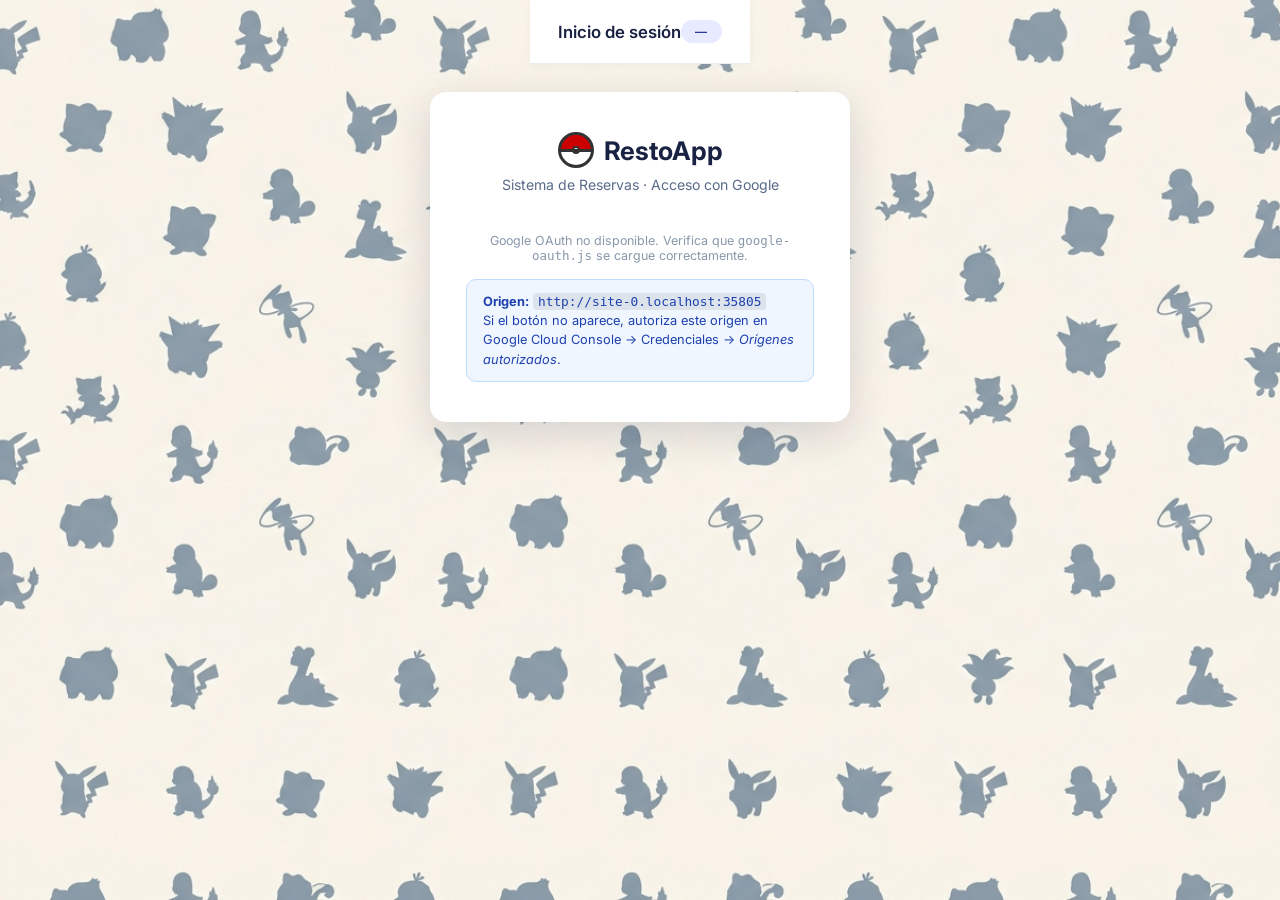
==== admin.html @ 920f0468 "feat: panel RestoApp - tema Kanto Pokemon y Google Sign-In separado en HTML/CSS/JS" ====
<!DOCTYPE html>
<html lang="es">
<head>
  <meta charset="UTF-8">
  <meta name="viewport" content="width=device-width, initial-scale=1.0, maximum-scale=1.5, user-scalable=yes">
  <title>RestoApp · Sistema de Reservas</title>
  <meta name="description" content="Panel de administración del sistema de reservas del restaurante con autenticación Google.">

  <!-- Fuente -->
  <link rel="preconnect" href="https://fonts.googleapis.com">
  <link href="https://fonts.googleapis.com/css2?family=Inter:wght@400;500;600;700&display=swap" rel="stylesheet">
  <!-- Iconos -->
  <link rel="stylesheet" href="https://cdnjs.cloudflare.com/ajax/libs/font-awesome/6.4.0/css/all.min.css">
  <!-- Estilos -->
  <link rel="stylesheet" href="admin.css">

  <!-- Google OAuth — debe cargarse antes del script principal -->
  <script src="google-oauth.js"></script>
</head>
<body>

  <!-- ===== SIDEBAR ===== -->
  <aside class="sidebar" id="sidebar" aria-label="Menú lateral">
    <div class="sidebar-header">
      <div class="logo">
        <div class="ball"></div>
        <span class="logo-text">RestoApp</span>
      </div>
    </div>

    <div class="sidebar-user" id="sidebarUser">
      <div class="avatar" id="userAvatar"><i class="fas fa-user"></i></div>
      <div class="user-info">
        <div class="user-name" id="userNameDisplay">—</div>
        <div class="user-role" id="userRoleDisplay">—</div>
      </div>
    </div>

    <nav class="sidebar-menu" id="menuContainer" aria-label="Navegación principal">
      <!-- inyectado por admin.js -->
    </nav>

    <div class="sidebar-footer">
      <button class="logout-btn" id="logoutBtn" aria-label="Cerrar sesión">
        <i class="fas fa-sign-out-alt"></i> Cerrar sesión
      </button>
    </div>
  </aside>

  <!-- ===== CONTENIDO PRINCIPAL ===== -->
  <div class="main-content" id="mainContent">
    <header class="topbar">
      <div class="topbar-left">
        <span class="hamburger" id="hamburgerBtn" aria-label="Abrir menú">
          <i class="fas fa-bars"></i>
        </span>
        <h3 id="viewTitle">Panel</h3>
      </div>
      <span class="role-badge" id="roleBadge">—</span>
    </header>
    <main class="page-content" id="pageContent">
      <!-- vistas inyectadas por admin.js -->
    </main>
  </div>

  <!-- ===== MODAL GENÉRICO ===== -->
  <div class="modal-overlay" id="modalOverlay" role="dialog" aria-modal="true" aria-labelledby="modalTitle">
    <div class="modal" id="modalContent">
      <button class="close-modal" id="modalCloseBtn" aria-label="Cerrar modal">&times;</button>
      <div id="modalBody"></div>
    </div>
  </div>

  <!-- Lógica principal -->
  <script src="admin.js"></script>
</body>
</html>
---- admin.css ----
/* ============================================================
   admin.css — Estilos del panel RestoApp
   Tema: Kanto Pokémon
   ============================================================ */

/* ============================================================
   VARIABLES
   ============================================================ */
:root {
  /* Colores primarios Pokémon */
  --pkm-yellow:      #FFDE00;
  --pkm-yellow-dark: #D4B800;
  --pkm-blue:        #3B4CCA;
  --pkm-blue-dark:   #2A3A99;
  --pkm-red:         #CC0000;

  /* Paleta UI */
  --primary:        var(--pkm-blue);
  --primary-dark:   var(--pkm-blue-dark);
  --primary-light:  #E8EBFF;
  --accent:         var(--pkm-yellow);
  --danger:         var(--pkm-red);

  /* Fondo y superficies */
  --bg:             #F0F4FF;
  --card:           #FFFFFF;
  --sidebar-bg:     #1A2244;
  --sidebar-hover:  #253168;
  --sidebar-active: #2E3D8B;
  --sidebar-border: rgba(255,255,255,0.08);
  --topbar-bg:      #FFFFFF;

  /* Textos */
  --text-primary:   #1A2244;
  --text-secondary: #5A6A8A;
  --text-muted:     #8898AA;
  --text-light:     #CBD5E1;
  --text-white:     #FFFFFF;

  /* Estados de mesa */
  --color-disponible:  #16A34A;
  --color-reservada:   #D97706;
  --color-ocupada:     #DC2626;

  /* Estados de plato / despacho */
  --color-pendiente:   #DC2626;
  --color-preparacion: #EA580C;
  --color-listo:       #16A34A;
  --color-ruta:        #2563EB;
  --color-entregado:   #16A34A;

  /* Forma y espaciado */
  --radius:         16px;
  --radius-sm:      10px;
  --radius-xs:      6px;
  --shadow:         0 4px 24px rgba(26,34,68,0.08);
  --shadow-lg:      0 12px 40px rgba(26,34,68,0.16);
  --transition:     0.22s ease;
  --sidebar-width:  256px;
  --header-height:  64px;

  font-family: 'Inter', 'Segoe UI', system-ui, sans-serif;
}

/* ============================================================
   RESET
   ============================================================ */
*, *::before, *::after { margin: 0; padding: 0; box-sizing: border-box; }
html { scroll-behavior: smooth; }

/* ============================================================
   BODY / FONDO POKÉMON
   ============================================================ */
body {
  background-color: var(--bg);
  background-image: url('pokemon_kanto_background.jpg');
  background-attachment: fixed;
  background-size: cover;
  background-position: center;
  display: flex;
  min-height: 100vh;
  color: var(--text-primary);
}

/* ============================================================
   SIDEBAR
   ============================================================ */
.sidebar {
  width: var(--sidebar-width);
  background: var(--sidebar-bg);
  color: var(--text-white);
  display: flex;
  flex-direction: column;
  position: fixed;
  inset: 0 auto 0 0;
  z-index: 1000;
  transition: transform 0.3s ease;
  box-shadow: 3px 0 16px rgba(0,0,0,0.18);
}

/* --- Header --- */
.sidebar-header {
  padding: 24px 20px 20px;
  border-bottom: 1px solid var(--sidebar-border);
}
.sidebar-header .logo {
  display: flex;
  align-items: center;
  gap: 10px;
  font-size: 1.25rem;
  font-weight: 700;
  letter-spacing: 0.5px;
}
.sidebar-header .logo-text { color: var(--pkm-yellow); }

/* Pokéball CSS */
.ball {
  width: 28px;
  height: 28px;
  border-radius: 50%;
  background: linear-gradient(180deg, var(--pkm-red) 50%, white 50%);
  border: 3px solid #333;
  position: relative;
  flex-shrink: 0;
}
.ball::after {
  content: '';
  position: absolute;
  inset: 45% 0 45% 0;
  background: #333;
  height: 3px;
}
.ball::before {
  content: '';
  position: absolute;
  width: 8px;
  height: 8px;
  background: white;
  border: 2px solid #333;
  border-radius: 50%;
  top: 50%;
  left: 50%;
  transform: translate(-50%,-50%);
}

/* --- Usuario sidebar --- */
.sidebar-user {
  padding: 16px 20px;
  border-bottom: 1px solid var(--sidebar-border);
  display: flex;
  align-items: center;
  gap: 10px;
  min-height: 64px;
}
.sidebar-user .avatar {
  width: 36px;
  height: 36px;
  border-radius: 50%;
  background: var(--sidebar-hover);
  display: flex;
  align-items: center;
  justify-content: center;
  color: var(--pkm-yellow);
  font-size: 1.1rem;
  flex-shrink: 0;
  overflow: hidden;
}
.sidebar-user .avatar img { width: 100%; height: 100%; object-fit: cover; }
.sidebar-user .user-info  { flex: 1; overflow: hidden; }
.sidebar-user .user-name  {
  font-size: 0.85rem;
  font-weight: 600;
  white-space: nowrap;
  overflow: hidden;
  text-overflow: ellipsis;
}
.sidebar-user .user-role {
  font-size: 0.72rem;
  color: var(--pkm-yellow);
  text-transform: uppercase;
  letter-spacing: 0.6px;
}

/* --- Menú --- */
.sidebar-menu { flex: 1; padding: 16px 0; overflow-y: auto; }
.menu-item {
  display: flex;
  align-items: center;
  gap: 12px;
  padding: 11px 20px;
  color: var(--text-light);
  cursor: pointer;
  transition: var(--transition);
  border-left: 3px solid transparent;
  font-weight: 500;
  font-size: 0.9rem;
}
.menu-item i { width: 20px; font-size: 1rem; text-align: center; }
.menu-item:hover  { background: var(--sidebar-hover); color: var(--text-white); border-left-color: var(--pkm-yellow); }
.menu-item.active { background: var(--sidebar-active); color: var(--text-white); border-left-color: var(--pkm-yellow); }

/* --- Footer sidebar --- */
.sidebar-footer {
  padding: 16px 20px;
  border-top: 1px solid var(--sidebar-border);
  display: flex;
  flex-direction: column;
  gap: 10px;
}
.logout-btn {
  background: none;
  border: 1px solid rgba(255,255,255,0.2);
  color: var(--text-light);
  padding: 9px 16px;
  border-radius: 40px;
  width: 100%;
  cursor: pointer;
  transition: var(--transition);
  font-size: 0.85rem;
  display: flex;
  align-items: center;
  justify-content: center;
  gap: 8px;
}
.logout-btn:hover { background: var(--pkm-red); border-color: var(--pkm-red); color: white; }

/* ============================================================
   TOPBAR
   ============================================================ */
.main-content {
  margin-left: var(--sidebar-width);
  flex: 1;
  display: flex;
  flex-direction: column;
  min-height: 100vh;
  transition: margin 0.3s;
}
.topbar {
  height: var(--header-height);
  background: var(--topbar-bg);
  padding: 0 28px;
  display: flex;
  align-items: center;
  justify-content: space-between;
  border-bottom: 1px solid #E9EDF2;
  box-shadow: 0 2px 8px rgba(0,0,0,0.04);
  position: sticky;
  top: 0;
  z-index: 100;
}
.topbar-left { display: flex; align-items: center; gap: 14px; }
.hamburger   { display: none; font-size: 1.5rem; cursor: pointer; color: var(--text-primary); padding: 4px; }
.topbar h3   { font-weight: 600; font-size: 1.05rem; color: var(--text-primary); }
.role-badge  {
  background: var(--primary-light);
  color: var(--primary-dark);
  padding: 4px 14px;
  border-radius: 30px;
  font-size: 0.75rem;
  font-weight: 600;
  letter-spacing: 0.4px;
}

/* ============================================================
   CONTENIDO DE PÁGINA
   ============================================================ */
.page-content { padding: 28px; flex: 1; }

/* ============================================================
   ESTADÍSTICAS
   ============================================================ */
.stats-grid {
  display: grid;
  grid-template-columns: repeat(auto-fit, minmax(180px, 1fr));
  gap: 18px;
  margin-bottom: 28px;
}
.stat-card {
  background: var(--card);
  padding: 18px 20px;
  border-radius: var(--radius-sm);
  box-shadow: var(--shadow);
  display: flex;
  align-items: center;
  gap: 16px;
  border-top: 4px solid var(--primary);
  transition: var(--transition);
}
.stat-card:hover              { transform: translateY(-2px); box-shadow: var(--shadow-lg); }
.stat-card:nth-child(1)       { border-top-color: var(--pkm-blue); }
.stat-card:nth-child(2)       { border-top-color: var(--pkm-yellow-dark); }
.stat-card:nth-child(3)       { border-top-color: var(--pkm-red); }
.stat-card:nth-child(4)       { border-top-color: var(--color-disponible); }
.stat-card i                  { font-size: 1.8rem; color: var(--primary); width: 44px; text-align: center; }
.stat-info h4  { font-size: 0.75rem; font-weight: 500; color: var(--text-secondary); text-transform: uppercase; letter-spacing: 0.5px; }
.stat-info span { font-size: 2rem; font-weight: 700; color: var(--text-primary); line-height: 1.1; }

/* ============================================================
   CARD
   ============================================================ */
.card {
  background: var(--card);
  border-radius: var(--radius);
  box-shadow: var(--shadow);
  padding: 22px 26px;
  margin-bottom: 24px;
}
.card-header {
  display: flex;
  justify-content: space-between;
  align-items: center;
  margin-bottom: 18px;
  flex-wrap: wrap;
  gap: 12px;
}
.card-header h3 { font-weight: 600; font-size: 1rem; color: var(--text-primary); }

/* ============================================================
   BOTONES
   ============================================================ */
.btn {
  display: inline-flex;
  align-items: center;
  gap: 7px;
  padding: 9px 20px;
  border: none;
  border-radius: 40px;
  font-weight: 500;
  font-size: 0.875rem;
  cursor: pointer;
  transition: var(--transition);
  text-decoration: none;
}
.btn-primary:hover  { background: var(--primary-dark); }
.btn-primary        { background: var(--primary); color: white; }
.btn-accent         { background: var(--accent); color: var(--text-primary); }
.btn-accent:hover   { background: var(--pkm-yellow-dark); }
.btn-outline        { background: transparent; border: 1.5px solid #CBD5E1; color: var(--text-secondary); }
.btn-outline:hover  { background: #EEF2F6; }
.btn-danger         { background: var(--danger); color: white; }
.btn-danger:hover   { background: #991B1B; }
.btn-success        { background: var(--color-listo); color: white; }
.btn-success:hover  { background: #15803D; }
.btn-sm             { padding: 5px 14px; font-size: 0.8rem; }

/* ============================================================
   TABLAS
   ============================================================ */
.table-wrap { overflow-x: auto; }
table { width: 100%; border-collapse: collapse; font-size: 0.88rem; }
thead th {
  text-align: left;
  padding: 10px 12px;
  border-bottom: 2px solid #E9EDF2;
  color: var(--text-secondary);
  font-size: 0.75rem;
  font-weight: 600;
  text-transform: uppercase;
  letter-spacing: 0.5px;
}
tbody td {
  padding: 10px 12px;
  border-bottom: 1px solid #F3F4F8;
  vertical-align: middle;
  color: var(--text-primary);
}
tbody tr:last-child td { border-bottom: none; }
tbody tr:hover td      { background: #F8F9FF; }

/* ============================================================
   BADGES
   ============================================================ */
.badge {
  display: inline-block;
  padding: 3px 12px;
  border-radius: 40px;
  font-size: 0.72rem;
  font-weight: 600;
  background: #E9EDF2;
  color: var(--text-primary);
}
.badge-disponible  { background: #DCFCE7; color: #166534; }
.badge-reservada   { background: #FEF3C7; color: #92400E; }
.badge-ocupada     { background: #FEE2E2; color: #991B1B; }
.badge-pendiente   { background: #FEE2E2; color: #991B1B; }
.badge-preparacion { background: #FFEDD5; color: #9A3412; }
.badge-listo       { background: #DCFCE7; color: #166534; }
.badge-ruta        { background: #DBEAFE; color: #1E40AF; }
.badge-entregado   { background: #DCFCE7; color: #166534; }

/* ============================================================
   MESAS
   ============================================================ */
.mesas-grid {
  display: grid;
  grid-template-columns: repeat(auto-fill, minmax(120px, 1fr));
  gap: 14px;
}
.mesa-item {
  background: var(--card);
  border-radius: var(--radius-sm);
  padding: 16px 10px;
  text-align: center;
  box-shadow: var(--shadow);
  border-top: 5px solid var(--color-disponible);
  transition: var(--transition);
}
.mesa-item:hover    { transform: translateY(-2px); box-shadow: var(--shadow-lg); }
.mesa-item.reservada { border-top-color: var(--color-reservada); }
.mesa-item.ocupada   { border-top-color: var(--color-ocupada); }
.mesa-num    { font-weight: 700; font-size: 1.1rem; color: var(--text-primary); }
.mesa-estado { font-size: 0.68rem; text-transform: uppercase; letter-spacing: 0.4px; color: var(--text-secondary); margin-top: 4px; }

/* ============================================================
   MODAL
   ============================================================ */
.modal-overlay {
  position: fixed;
  inset: 0;
  background: rgba(15,23,42,0.5);
  backdrop-filter: blur(4px);
  display: flex;
  align-items: center;
  justify-content: center;
  z-index: 2000;
  visibility: hidden;
  opacity: 0;
  transition: 0.2s;
}
.modal-overlay.open { visibility: visible; opacity: 1; }
.modal {
  background: var(--card);
  max-width: 520px;
  width: 94%;
  border-radius: var(--radius);
  padding: 28px 30px;
  max-height: 90vh;
  overflow-y: auto;
  box-shadow: var(--shadow-lg);
  animation: modal-in 0.2s ease;
}
@keyframes modal-in { from { transform: scale(0.95); opacity: 0; } to { transform: scale(1); opacity: 1; } }
.modal h3 { margin-bottom: 18px; font-weight: 600; }
.close-modal {
  float: right;
  background: none;
  border: none;
  font-size: 1.4rem;
  cursor: pointer;
  color: var(--text-muted);
  line-height: 1;
  margin-top: -4px;
}
.close-modal:hover { color: var(--text-primary); }

/* ============================================================
   FORMULARIOS
   ============================================================ */
.form-group { margin-bottom: 16px; }
.form-group label {
  display: block;
  font-weight: 500;
  font-size: 0.82rem;
  color: var(--text-secondary);
  margin-bottom: 6px;
  text-transform: uppercase;
  letter-spacing: 0.4px;
}
.form-group input,
.form-group select {
  width: 100%;
  padding: 10px 14px;
  border: 1.5px solid #E2E8F0;
  border-radius: var(--radius-sm);
  font-size: 0.9rem;
  color: var(--text-primary);
  background: white;
  transition: var(--transition);
  outline: none;
}
.form-group input:focus,
.form-group select:focus { border-color: var(--primary); box-shadow: 0 0 0 3px var(--primary-light); }
.form-row { display: grid; grid-template-columns: 1fr 1fr; gap: 14px; }

/* ============================================================
   PANTALLA DE LOGIN
   ============================================================ */
.login-card {
  background: white;
  border-radius: var(--radius);
  padding: 40px 36px;
  max-width: 420px;
  width: 100%;
  box-shadow: var(--shadow-lg);
  text-align: center;
  animation: modal-in 0.3s ease;
}
.login-card .login-logo {
  display: flex;
  align-items: center;
  justify-content: center;
  gap: 10px;
  margin-bottom: 8px;
}
.login-card .login-logo .ball { width: 36px; height: 36px; }
.login-card h1       { font-size: 1.6rem; font-weight: 700; color: var(--text-primary); }
.login-card .subtitle { color: var(--text-secondary); font-size: 0.88rem; margin-bottom: 28px; margin-top: 6px; }
.login-hint { margin-top: 12px; font-size: 0.78rem; color: var(--text-muted); }

.alert-warning {
  background: #FEF3C7;
  border: 1px solid #FCD34D;
  color: #92400E;
  border-radius: var(--radius-sm);
  padding: 12px 16px;
  font-size: 0.8rem;
  text-align: left;
  margin-top: 16px;
  line-height: 1.5;
}
.alert-info {
  background: #EFF6FF;
  border: 1px solid #BFDBFE;
  color: #1E40AF;
  border-radius: var(--radius-sm);
  padding: 12px 16px;
  font-size: 0.8rem;
  text-align: left;
  margin-top: 16px;
  line-height: 1.5;
}
.alert-info code,
.alert-warning code { background: rgba(0,0,0,0.08); padding: 1px 5px; border-radius: 4px; }

/* ============================================================
   ANIMACIONES
   ============================================================ */
@keyframes fade-in { from { opacity: 0; transform: translateY(6px); } to { opacity: 1; transform: translateY(0); } }
.fade-in { animation: fade-in 0.25s ease; }

/* ============================================================
   SCROLLBAR
   ============================================================ */
::-webkit-scrollbar       { width: 6px; height: 6px; }
::-webkit-scrollbar-track { background: #EEF2F6; }
::-webkit-scrollbar-thumb { background: #B0B8C4; border-radius: 10px; }

/* ============================================================
   RESPONSIVE
   ============================================================ */
@media (max-width: 820px) {
  .sidebar         { transform: translateX(-100%); }
  .sidebar.open    { transform: translateX(0); }
  .main-content    { margin-left: 0; }
  .hamburger       { display: block; }
  .form-row        { grid-template-columns: 1fr; }
  .stats-grid      { grid-template-columns: 1fr 1fr; }
}
@media (max-width: 480px) {
  .stats-grid      { grid-template-columns: 1fr; }
  .page-content    { padding: 16px; }
  .modal           { padding: 20px; }
}
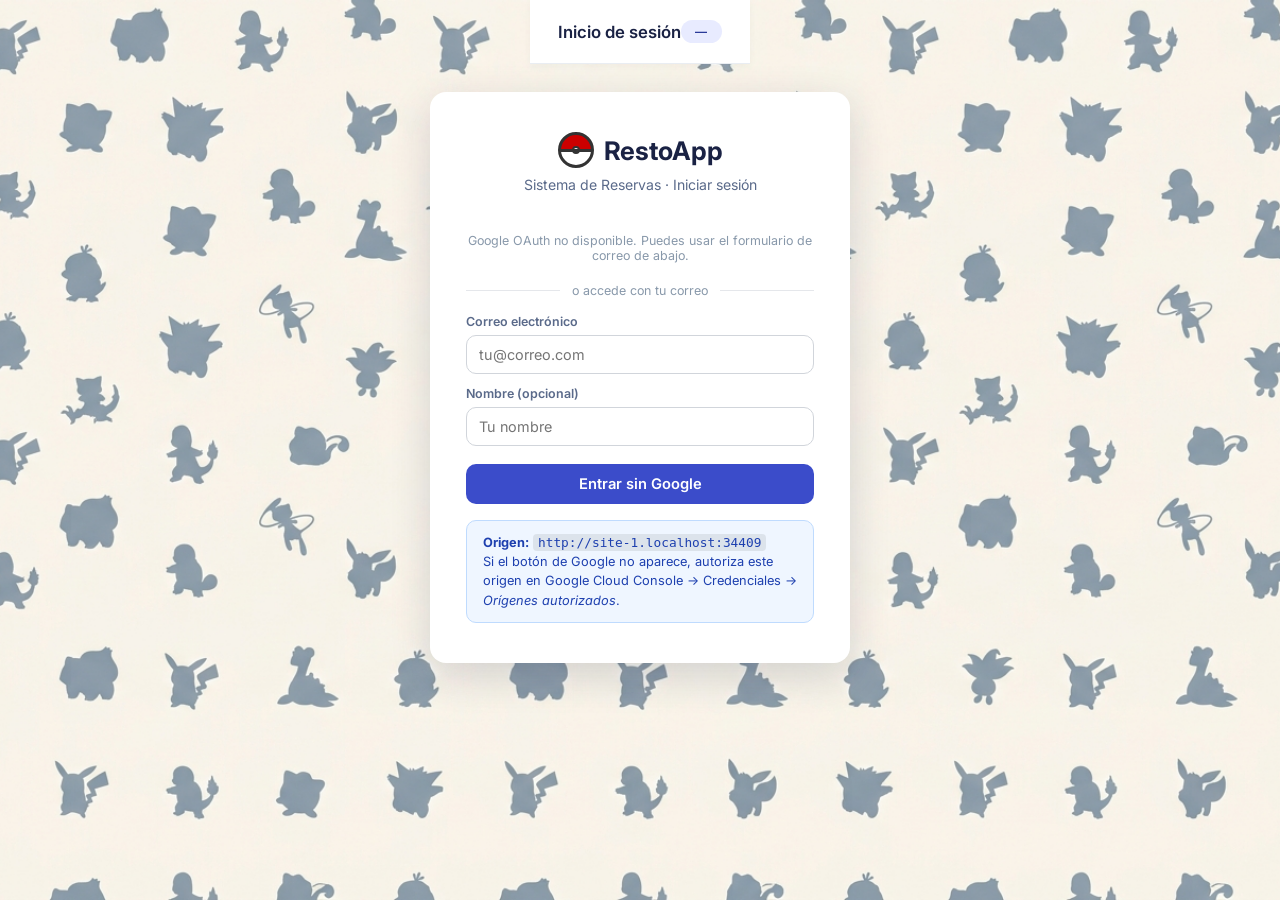
==== commit 35204842: "feat: añadir auth.js con Google OAuth 2.0 y eliminar google-oauth.js" ====
--- a/admin.html
+++ b/admin.html
@@ -14,8 +14,8 @@
   <!-- Estilos -->
   <link rel="stylesheet" href="admin.css">
 
-  <!-- Google OAuth — debe cargarse antes del script principal -->
-  <script src="google-oauth.js"></script>
+  <!-- Google Auth — debe cargarse antes del script principal -->
+  <script src="auth.js"></script>
 </head>
 <body>
 
--- a/admin.css
+++ b/admin.css
@@ -532,6 +532,94 @@
 .alert-info code,
 .alert-warning code { background: rgba(0,0,0,0.08); padding: 1px 5px; border-radius: 4px; }
 
+.login-divider {
+  display: flex;
+  align-items: center;
+  gap: 12px;
+  margin: 20px 0 0;
+  color: var(--text-muted);
+  font-size: 0.78rem;
+}
+.login-divider::before,
+.login-divider::after {
+  content: "";
+  flex: 1;
+  height: 1px;
+  background: #E5E7EB;
+}
+.login-form {
+  margin-top: 16px;
+  text-align: left;
+}
+
+/* Botón propio "Continuar con Google" (no iframe) */
+.google-btn {
+  display: inline-flex;
+  align-items: center;
+  justify-content: center;
+  gap: 12px;
+  width: 100%;
+  padding: 11px 16px;
+  border: 1px solid #D1D5DB;
+  border-radius: var(--radius-sm);
+  background: #fff;
+  color: var(--text-primary);
+  font-family: inherit;
+  font-size: 0.95rem;
+  font-weight: 600;
+  cursor: pointer;
+  transition: box-shadow 0.15s, background 0.15s;
+  box-sizing: border-box;
+}
+.google-btn svg {
+  width: 20px;
+  height: 20px;
+  flex: 0 0 auto;
+}
+.google-btn:hover { background: #F9FAFB; box-shadow: 0 1px 3px rgba(0,0,0,0.1); }
+.google-btn:active { transform: scale(0.99); }
+
+.field-label {
+  display: block;
+  font-size: 0.78rem;
+  font-weight: 600;
+  color: var(--text-secondary);
+  margin: 12px 0 6px;
+}
+.login-input {
+  width: 100%;
+  padding: 10px 12px;
+  border: 1px solid #D1D5DB;
+  border-radius: var(--radius-sm);
+  font-size: 0.9rem;
+  font-family: inherit;
+  color: var(--text-primary);
+  background: #fff;
+  transition: border-color 0.15s, box-shadow 0.15s;
+  box-sizing: border-box;
+}
+.login-input:focus {
+  outline: none;
+  border-color: var(--primary);
+  box-shadow: 0 0 0 3px rgba(59,130,246,0.15);
+}
+.login-submit {
+  width: 100%;
+  margin-top: 18px;
+  padding: 11px;
+  background: var(--primary);
+  color: #fff;
+  border: none;
+  border-radius: var(--radius-sm);
+  font-size: 0.92rem;
+  font-weight: 600;
+  font-family: inherit;
+  cursor: pointer;
+  transition: background 0.15s, transform 0.05s;
+}
+.login-submit:hover { background: var(--primary-dark, #1d4ed8); }
+.login-submit:active { transform: scale(0.99); }
+
 /* ============================================================
    ANIMACIONES
    ============================================================ */
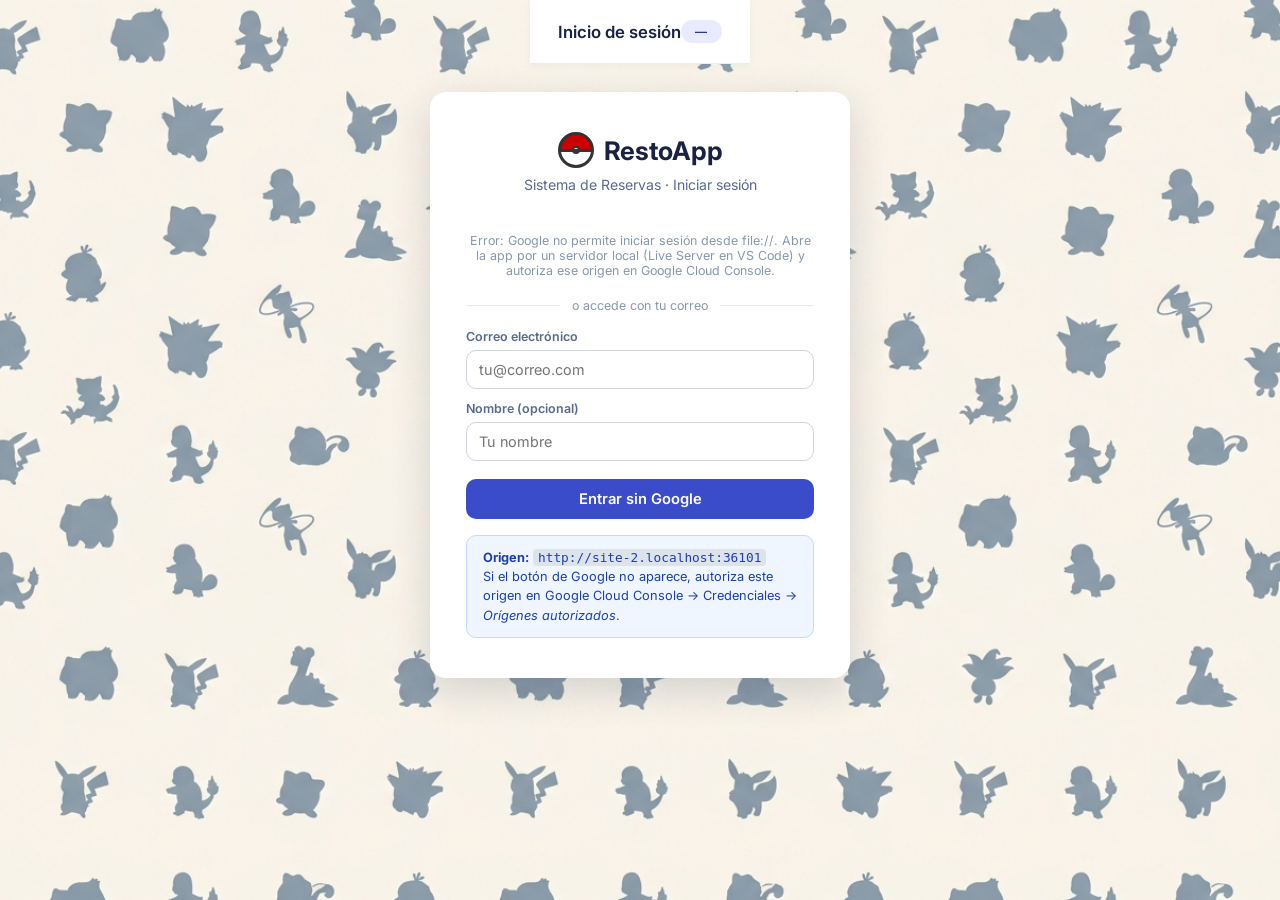
==== commit 2eec5902: "fix: publicar autenticacion de Google" ====
--- a/admin.html
+++ b/admin.html
@@ -15,7 +15,7 @@
   <link rel="stylesheet" href="admin.css">
 
   <!-- Google Auth — debe cargarse antes del script principal -->
-  <script src="auth.js"></script>
+  <script src="auth.js?v=2"></script>
 </head>
 <body>
 
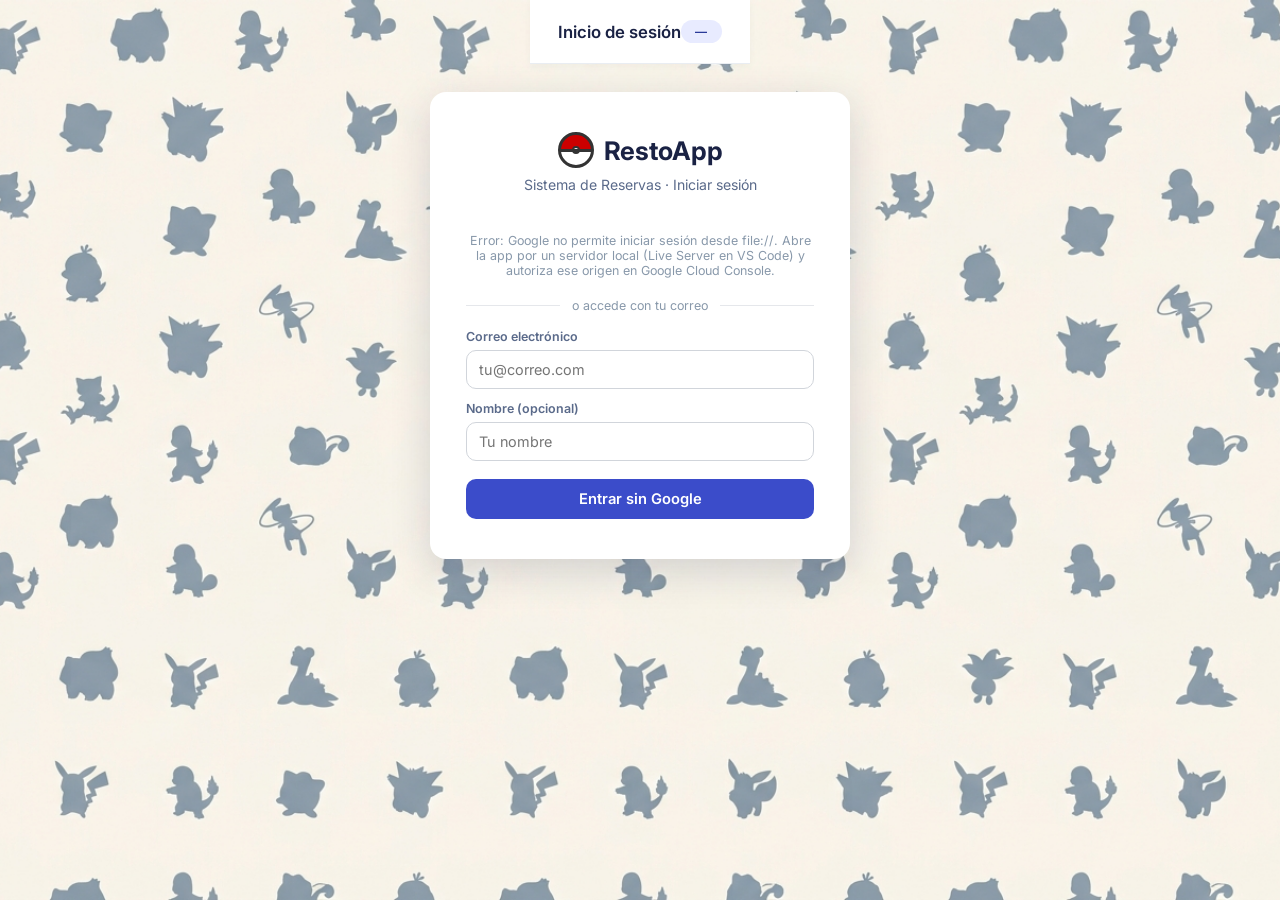
==== commit a2ff9c1c: "fix: quitar aviso de origen OAuth" ====
--- a/admin.html
+++ b/admin.html
@@ -72,6 +72,6 @@
   </div>
 
   <!-- Lógica principal -->
-  <script src="admin.js"></script>
+  <script src="admin.js?v=2"></script>
 </body>
 </html>
